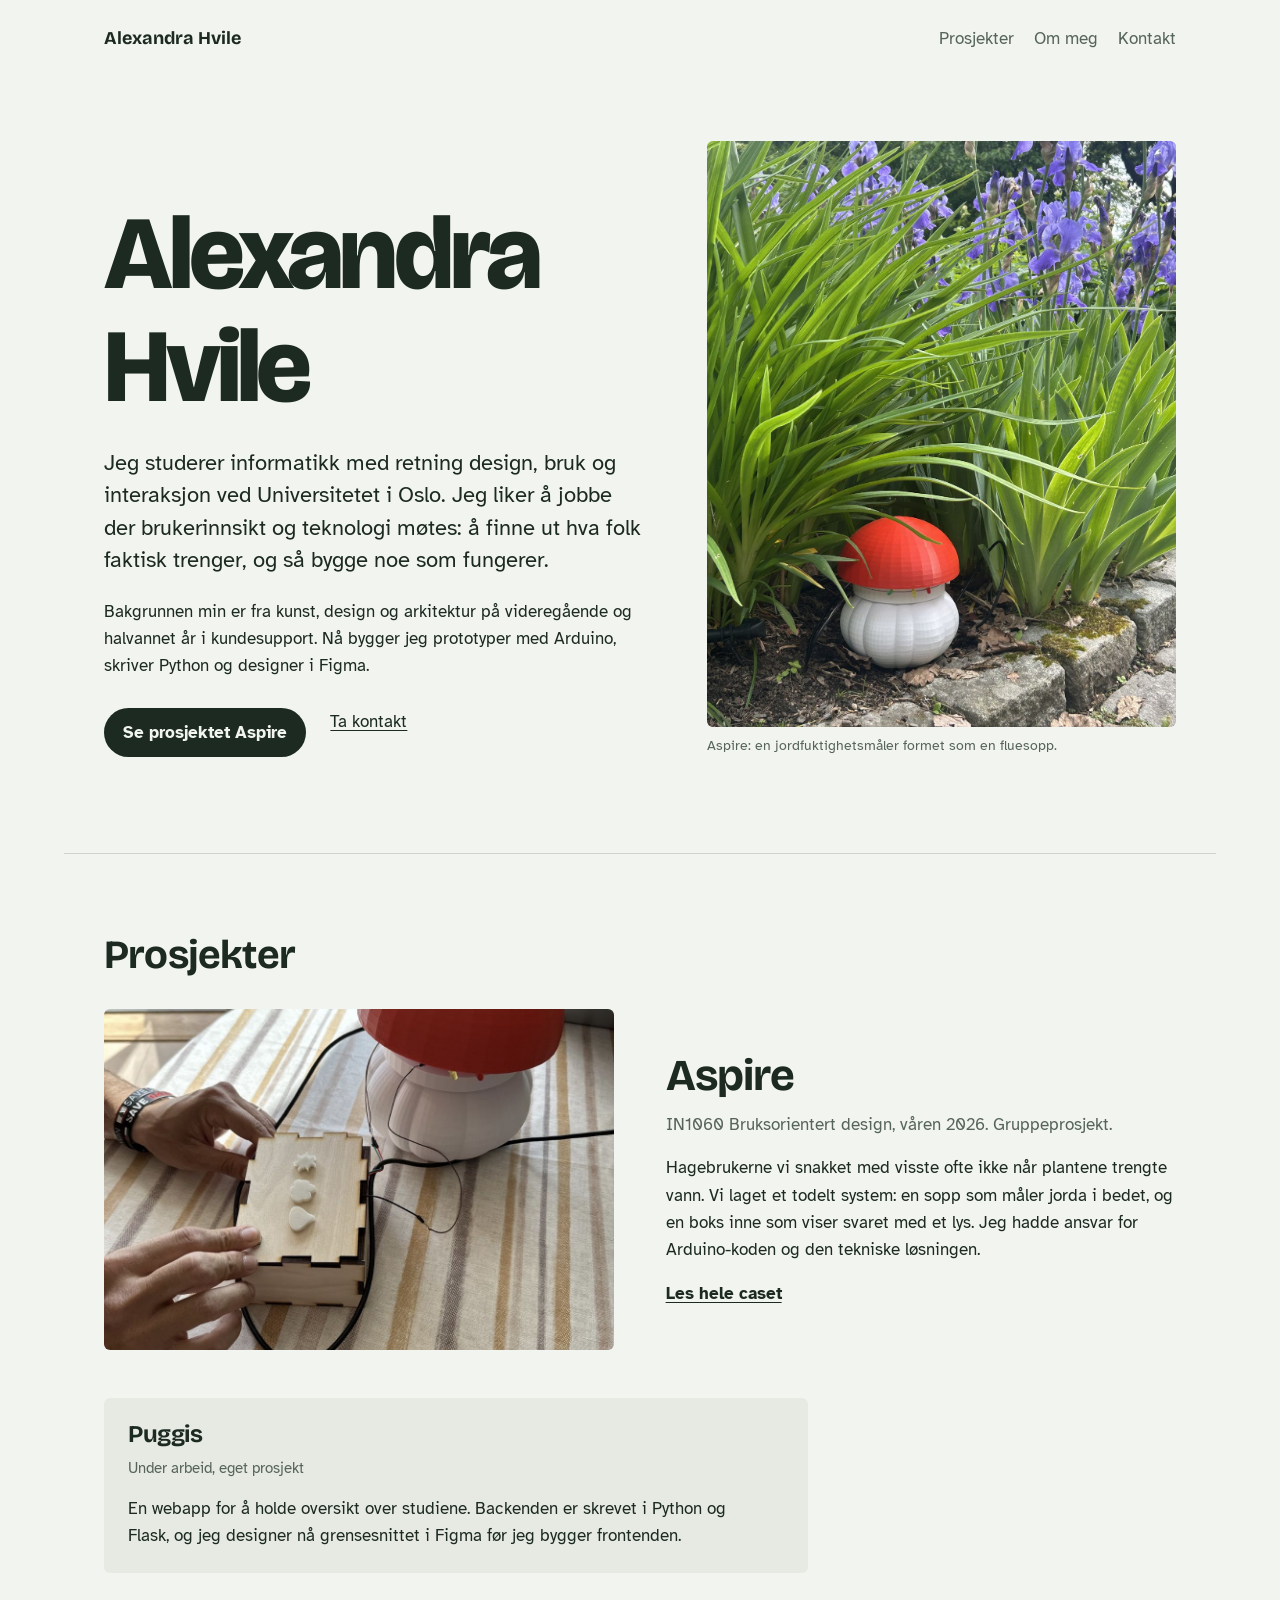
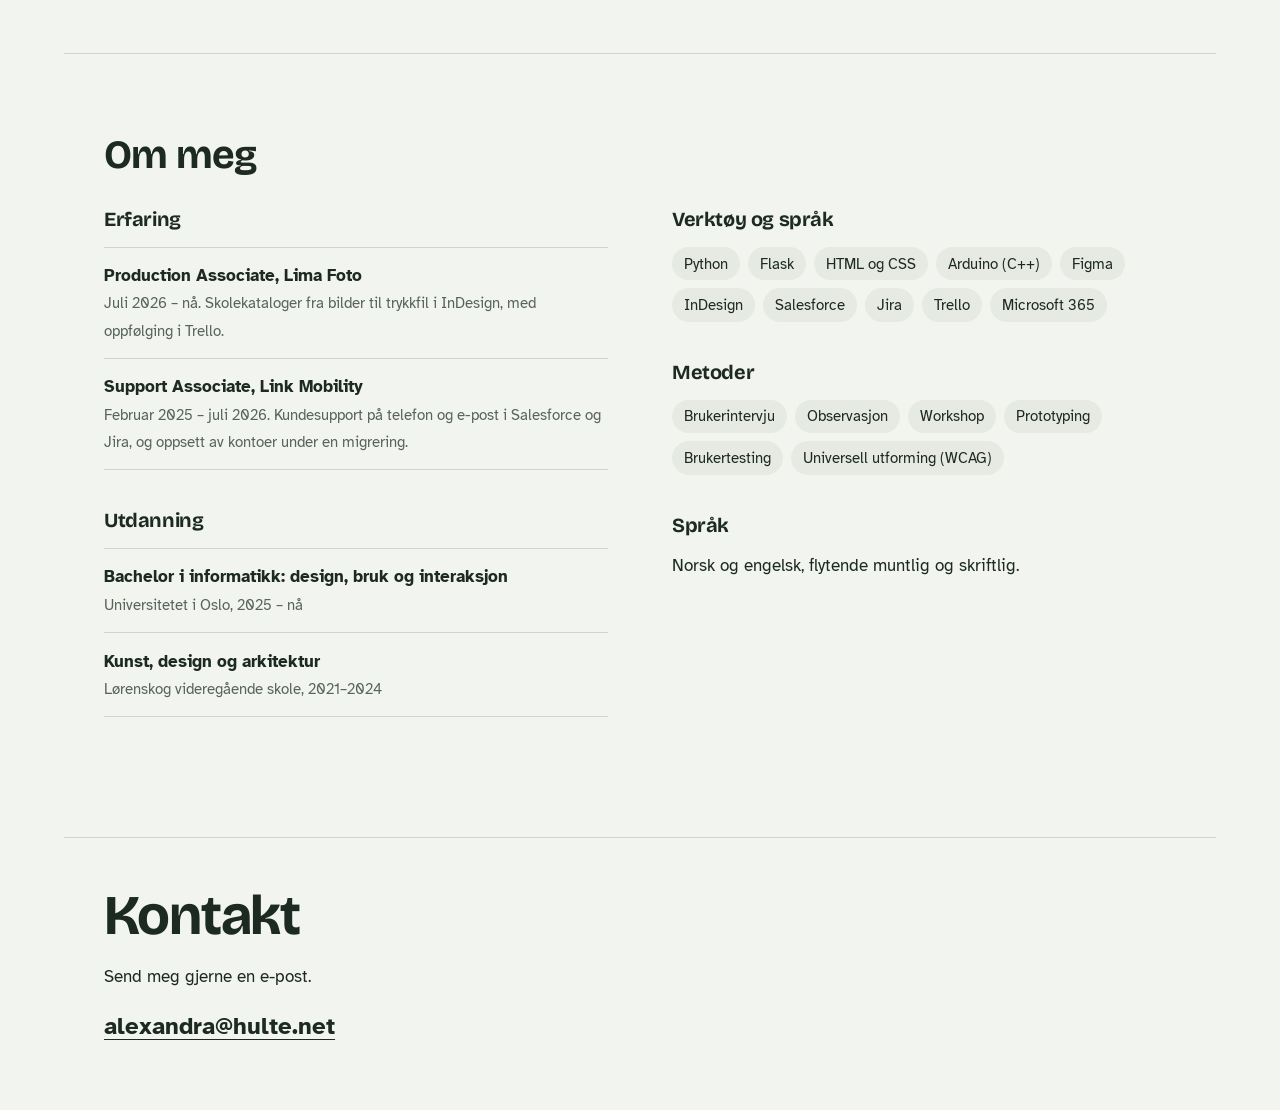
==== index.html @ e9630748 "Add files via upload" ====
<!doctype html>
<html lang="no">
<head>
  <meta charset="utf-8">
  <meta name="viewport" content="width=device-width, initial-scale=1">
  <title>Alexandra Hvile – portefølje</title>
  <meta name="description" content="Portefølje for Alexandra Hvile, informatikkstudent ved UiO innen design, bruk og interaksjon.">
  <link rel="preconnect" href="https://fonts.googleapis.com">
  <link rel="preconnect" href="https://fonts.gstatic.com" crossorigin>
  <link href="https://fonts.googleapis.com/css2?family=Atkinson+Hyperlegible:ital,wght@0,400;0,700;1,400&family=Bricolage+Grotesque:opsz,wght@12..96,700;12..96,800&display=swap" rel="stylesheet">
  <link rel="stylesheet" href="stil.css">
</head>
<body>
  <a class="hopp" href="#hoved">Hopp til innholdet</a>

  <header class="topp innhold">
    <a class="navn" href="./">Alexandra Hvile</a>
    <nav aria-label="Hovedmeny">
      <a href="#prosjekter">Prosjekter</a>
      <a href="#om">Om meg</a>
      <a href="#kontakt">Kontakt</a>
    </nav>
  </header>

  <main id="hoved">
    <section class="intro innhold">
      <div>
        <h1>Alexandra Hvile</h1>
        <p class="ingress">Jeg studerer informatikk med retning design, bruk og interaksjon ved Universitetet i Oslo. Jeg liker å jobbe der brukerinnsikt og teknologi møtes: å finne ut hva folk faktisk trenger, og så bygge noe som fungerer.</p>
        <p>Bakgrunnen min er fra kunst, design og arkitektur på videregående og halvannet år i kundesupport. Nå bygger jeg prototyper med Arduino, skriver Python og designer i Figma.</p>
        <div class="lenker">
          <a class="knapp" href="aspire/">Se prosjektet Aspire</a>
          <a href="#kontakt">Ta kontakt</a>
        </div>
      </div>
      <figure>
        <img src="bilder/sopp-i-bedet.jpg" alt="En rød og hvit sopp-formet sensor står i et blomsterbed mellom grønne blader og lilla blomster." width="1200" height="1600">
        <figcaption>Aspire: en jordfuktighetsmåler formet som en fluesopp.</figcaption>
      </figure>
    </section>

    <section class="seksjon innhold" id="prosjekter" aria-labelledby="prosjekter-tittel">
      <h2 id="prosjekter-tittel">Prosjekter</h2>

      <a class="prosjekt" href="aspire/">
        <img src="bilder/i-bruk.jpg" alt="En hånd trykker på knappen på en treboks med symbolene sol, sky og dråpe, med den røde soppen i bakgrunnen." width="1064" height="1418" loading="lazy">
        <div>
          <h3>Aspire</h3>
          <p class="meta">IN1060 Bruksorientert design, våren 2026. Gruppeprosjekt.</p>
          <p>Hagebrukerne vi snakket med visste ofte ikke når plantene trengte vann. Vi laget et todelt system: en sopp som måler jorda i bedet, og en boks inne som viser svaret med et lys. Jeg hadde ansvar for Arduino-koden og den tekniske løsningen.</p>
          <span class="les">Les hele caset</span>
        </div>
      </a>

      <div class="prosjekt-liten">
        <h3>Puggis</h3>
        <p class="status">Under arbeid, eget prosjekt</p>
        <p>En webapp for å holde oversikt over studiene. Backenden er skrevet i Python og Flask, og jeg designer nå grensesnittet i Figma før jeg bygger frontenden.</p>
      </div>
    </section>

    <section class="seksjon innhold" id="om" aria-labelledby="om-tittel">
      <h2 id="om-tittel">Om meg</h2>
      <div class="om">
        <div>
          <h3>Erfaring</h3>
          <ul class="liste">
            <li><strong>Production Associate, Lima Foto</strong><span>Juli 2026 – nå. Skolekataloger fra bilder til trykkfil i InDesign, med oppfølging i Trello.</span></li>
            <li><strong>Support Associate, Link Mobility</strong><span>Februar 2025 – juli 2026. Kundesupport på telefon og e-post i Salesforce og Jira, og oppsett av kontoer under en migrering.</span></li>
          </ul>
          <h3>Utdanning</h3>
          <ul class="liste">
            <li><strong>Bachelor i informatikk: design, bruk og interaksjon</strong><span>Universitetet i Oslo, 2025 – nå</span></li>
            <li><strong>Kunst, design og arkitektur</strong><span>Lørenskog videregående skole, 2021–2024</span></li>
          </ul>
        </div>
        <div>
          <h3>Verktøy og språk</h3>
          <ul class="verktoy">
            <li>Python</li><li>Flask</li><li>HTML og CSS</li><li>Arduino (C++)</li><li>Figma</li><li>InDesign</li><li>Salesforce</li><li>Jira</li><li>Trello</li><li>Microsoft 365</li>
          </ul>
          <h3>Metoder</h3>
          <ul class="verktoy">
            <li>Brukerintervju</li><li>Observasjon</li><li>Workshop</li><li>Prototyping</li><li>Brukertesting</li><li>Universell utforming (WCAG)</li>
          </ul>
          <h3>Språk</h3>
          <p>Norsk og engelsk, flytende muntlig og skriftlig.</p>
        </div>
      </div>
    </section>
  </main>

  <footer class="bunn innhold" id="kontakt">
    <h2>Kontakt</h2>
    <p>Send meg gjerne en e-post.</p>
    <p><a class="epost" href="mailto:alexandra@hulte.net">alexandra@hulte.net</a></p>
  </footer>
</body>
</html>
---- stil.css ----
/* Alexandra Hvile – portefølje
   Farger: lys mose-hvit, mørk mose og fluesopp-rød.
   Skrift: Bricolage Grotesque (titler) og Atkinson Hyperlegible (brødtekst). */

:root {
  --bakgrunn: #f2f4ef;
  --flate: #e6eae2;
  --tekst: #1c2a21;
  --dempet: #56645a;
  --linje: #cdd5ca;
  --rod: #c8231b;
  --gul: #e2a90f;
  --gronn: #2f8a4a;
  --av: #b9c2b6;

  --tittel: "Bricolage Grotesque", system-ui, sans-serif;
  --brod: "Atkinson Hyperlegible", system-ui, sans-serif;

  --maks: 72rem;
  --tekstbredde: 38rem;
  --kant: clamp(1rem, 4vw, 2.5rem);
}

@media (prefers-color-scheme: dark) {
  :root {
    --bakgrunn: #131a15;
    --flate: #1c251f;
    --tekst: #e3e9e2;
    --dempet: #9eab9f;
    --linje: #2e3a31;
    --rod: #f0574c;
    --gul: #f2c037;
    --gronn: #5cc27a;
    --av: #36423a;
  }
}

*,
*::before,
*::after { box-sizing: border-box; }

html { -webkit-text-size-adjust: 100%; }

body {
  margin: 0;
  background: var(--bakgrunn);
  color: var(--tekst);
  font-family: var(--brod);
  font-size: 1.0625rem;
  line-height: 1.6;
}

img { display: block; max-width: 100%; height: auto; }

a { color: inherit; text-decoration-thickness: 1px; text-underline-offset: 0.2em; }
a:hover { color: var(--rod); }

:focus-visible { outline: 3px solid var(--rod); outline-offset: 3px; border-radius: 2px; }

h1, h2, h3 {
  font-family: var(--tittel);
  font-weight: 700;
  line-height: 1.08;
  letter-spacing: -0.02em;
  margin: 0;
  text-wrap: balance;
}

p { margin: 0 0 1em; max-width: var(--tekstbredde); }

.innhold {
  max-width: var(--maks);
  margin: 0 auto;
  padding: 0 var(--kant);
}

.hopp {
  position: absolute; left: -999px; top: 0;
  background: var(--tekst); color: var(--bakgrunn); padding: 0.5rem 1rem;
}
.hopp:focus { left: 1rem; top: 1rem; z-index: 10; }

/* ---------- Toppfelt ---------- */

.topp {
  display: flex;
  justify-content: space-between;
  align-items: baseline;
  gap: 1rem;
  padding-top: 1.5rem;
  padding-bottom: 1.5rem;
}
.topp .navn { font-family: var(--tittel); font-weight: 700; text-decoration: none; font-size: 1.125rem; }
.topp nav { display: flex; gap: 1.25rem; flex-wrap: wrap; }
.topp nav a { text-decoration: none; color: var(--dempet); }
.topp nav a:hover { color: var(--rod); }

/* ---------- Forside: introduksjon ---------- */

.intro {
  display: grid;
  grid-template-columns: minmax(0, 1.15fr) minmax(0, 1fr);
  gap: clamp(2rem, 5vw, 4.5rem);
  align-items: end;
  padding-top: clamp(1.5rem, 5vw, 4rem);
  padding-bottom: clamp(3rem, 8vw, 6rem);
}
.intro h1 {
  font-size: clamp(3rem, 9vw, 6.5rem);
  font-weight: 800;
  letter-spacing: -0.04em;
  margin-bottom: 1.5rem;
}
.intro .ingress { font-size: clamp(1.15rem, 2vw, 1.35rem); line-height: 1.5; }
.intro figure { margin: 0; }
.intro figure img { width: 100%; aspect-ratio: 4 / 5; object-fit: cover; border-radius: 0.375rem; }
.intro figcaption, .bilde figcaption { color: var(--dempet); font-size: 0.875rem; margin-top: 0.5rem; }

.lenker { display: flex; flex-wrap: wrap; gap: 0.75rem 1.5rem; margin-top: 1.75rem; }
.knapp {
  display: inline-block;
  background: var(--tekst);
  color: var(--bakgrunn);
  padding: 0.7rem 1.2rem;
  border-radius: 999px;
  text-decoration: none;
  font-weight: 700;
}
.knapp:hover { background: var(--rod); color: #fff; }

/* ---------- Seksjoner ---------- */

.seksjon { padding-top: clamp(3rem, 7vw, 5rem); padding-bottom: clamp(3rem, 7vw, 5rem); border-top: 1px solid var(--linje); }
.seksjon > h2 { font-size: clamp(1.75rem, 4vw, 2.5rem); margin-bottom: 2rem; }

/* Prosjekter */
.prosjekt {
  display: grid;
  grid-template-columns: minmax(0, 1fr) minmax(0, 1fr);
  gap: clamp(1.5rem, 4vw, 3.5rem);
  align-items: center;
  text-decoration: none;
}
.prosjekt img { width: 100%; aspect-ratio: 3 / 2; object-fit: cover; border-radius: 0.375rem; transition: transform 0.4s ease; }
.prosjekt:hover img { transform: scale(1.015); }
.prosjekt:hover h3 { color: var(--rod); }
.prosjekt h3 { font-size: clamp(1.75rem, 4vw, 2.75rem); margin-bottom: 0.75rem; }
.prosjekt .meta { color: var(--dempet); margin-bottom: 1rem; }
.prosjekt .les { font-weight: 700; text-decoration: underline; text-underline-offset: 0.2em; }

.prosjekt-liten {
  margin-top: 3rem;
  padding: 1.5rem;
  background: var(--flate);
  border-radius: 0.375rem;
  max-width: 44rem;
}
.prosjekt-liten h3 { font-size: 1.5rem; margin-bottom: 0.5rem; }
.prosjekt-liten p:last-child { margin-bottom: 0; }
.status { color: var(--dempet); font-size: 0.9375rem; }

/* Om meg */
.om {
  display: grid;
  grid-template-columns: minmax(0, 1fr) minmax(0, 1fr);
  gap: clamp(2rem, 5vw, 4rem);
}
.om h3 { font-size: 1.25rem; margin-bottom: 1rem; }
.liste { list-style: none; padding: 0; margin: 0 0 2.5rem; }
.liste li { padding: 0.9rem 0; border-top: 1px solid var(--linje); }
.liste li:last-child { border-bottom: 1px solid var(--linje); }
.liste strong { display: block; }
.liste span { color: var(--dempet); font-size: 0.9375rem; }
.verktoy { display: flex; flex-wrap: wrap; gap: 0.5rem; list-style: none; padding: 0; margin: 0 0 2.5rem; }
.verktoy li { background: var(--flate); padding: 0.3rem 0.75rem; border-radius: 999px; font-size: 0.9375rem; }

/* Bunn */
.bunn { padding-top: 3rem; padding-bottom: 3rem; border-top: 1px solid var(--linje); }
.bunn h2 { font-size: clamp(2rem, 6vw, 3.5rem); margin-bottom: 1rem; }
.bunn .epost { font-size: clamp(1.15rem, 3vw, 1.5rem); font-weight: 700; }

/* ---------- Prosjektside ---------- */

.case-topp { padding-top: clamp(1.5rem, 5vw, 3.5rem); padding-bottom: 2rem; }
.case-topp .tilbake { color: var(--dempet); text-decoration: none; display: inline-block; margin-bottom: 1.5rem; }
.case-topp h1 { font-size: clamp(3.5rem, 11vw, 8rem); font-weight: 800; letter-spacing: -0.045em; margin-bottom: 1.25rem; }
.case-topp .ingress { font-size: clamp(1.15rem, 2.2vw, 1.4rem); line-height: 1.5; max-width: 42rem; }

.fakta {
  display: grid;
  grid-template-columns: repeat(4, minmax(0, 1fr));
  gap: 1.5rem;
  margin: 2.5rem 0 0;
  padding: 1.25rem 0;
  border-top: 1px solid var(--linje);
  border-bottom: 1px solid var(--linje);
}
.fakta dt { color: var(--dempet); font-size: 0.875rem; }
.fakta dd { margin: 0.2rem 0 0; }

.storbilde img { width: 100%; max-height: 80vh; object-fit: cover; border-radius: 0.375rem; }

.kapittel {
  display: grid;
  grid-template-columns: minmax(0, 15rem) minmax(0, 1fr);
  gap: clamp(1.5rem, 5vw, 4rem);
  padding-top: clamp(3rem, 7vw, 5rem);
}
.kapittel > h2 { font-size: clamp(1.5rem, 3vw, 2rem); position: sticky; top: 1.5rem; align-self: start; }
.kapittel h3 { font-size: 1.25rem; margin: 2rem 0 0.5rem; }
.kapittel ul { padding-left: 1.2rem; max-width: var(--tekstbredde); }
.kapittel li { margin-bottom: 0.4rem; }

blockquote {
  margin: 1.5rem 0;
  padding: 0 0 0 1.25rem;
  border-left: 4px solid var(--rod);
  font-family: var(--tittel);
  font-size: clamp(1.25rem, 2.5vw, 1.6rem);
  line-height: 1.3;
  max-width: var(--tekstbredde);
}

.bilder { display: grid; grid-template-columns: repeat(2, minmax(0, 1fr)); gap: 1rem; margin: 2rem 0; }
.bilder.tre { grid-template-columns: repeat(3, minmax(0, 1fr)); }
.bilde { margin: 0; }
.bilde img { width: 100%; aspect-ratio: 4 / 5; object-fit: cover; border-radius: 0.375rem; background: var(--flate); }
.bilde.bred { grid-column: 1 / -1; }
.bilde.bred img { aspect-ratio: auto; }
.bilde.hel img { object-fit: contain; background: #fff; }

/* Iterasjoner er en rekkefølge, derfor nummerert */
.steg { list-style: none; counter-reset: steg; padding: 0 !important; margin: 0; }
.steg > li { counter-increment: steg; position: relative; padding: 0 0 2rem 3.25rem; }
.steg > li::before {
  content: counter(steg);
  position: absolute; left: 0; top: 0;
  width: 2.1rem; height: 2.1rem; border-radius: 50%;
  display: grid; place-items: center;
  border: 2px solid var(--tekst);
  font-family: var(--tittel); font-weight: 700;
}
.steg > li::after { content: ""; position: absolute; left: calc(1.05rem - 1px); top: 2.4rem; bottom: 0.4rem; width: 2px; background: var(--linje); }
.steg > li:last-child::after { display: none; }
.steg h3 { margin-top: 0.2rem; }

/* ---------- Måler-demoen ---------- */

.maler {
  margin: 2rem 0;
  padding: clamp(1.25rem, 4vw, 2rem);
  background: var(--flate);
  border-radius: 0.75rem;
  max-width: 40rem;
}
.maler h3 { margin-top: 0; }
.maler p { font-size: 0.9375rem; }
.maler label { display: block; font-weight: 700; margin: 1.25rem 0 0.5rem; }
.maler input[type="range"] { width: 100%; accent-color: var(--tekst); }
.skala { display: flex; justify-content: space-between; color: var(--dempet); font-size: 0.8125rem; }

.lys { display: flex; gap: 1rem; align-items: center; margin-top: 1.5rem; flex-wrap: wrap; }
.lampe {
  width: 2.75rem; height: 2.75rem; border-radius: 50%;
  background: var(--av);
  transition: background-color 0.25s ease, box-shadow 0.25s ease;
}
.lampe.pa.rod { background: var(--rod); box-shadow: 0 0 1.25rem var(--rod); }
.lampe.pa.gul { background: var(--gul); box-shadow: 0 0 1.25rem var(--gul); }
.lampe.pa.gronn { background: var(--gronn); box-shadow: 0 0 1.25rem var(--gronn); }
.lesning { margin-left: 0.5rem; }
.lesning strong { display: block; font-family: var(--tittel); font-size: 1.35rem; }
.lesning span { color: var(--dempet); font-size: 0.875rem; font-variant-numeric: tabular-nums; }

pre {
  background: var(--tekst);
  color: var(--bakgrunn);
  padding: 1.1rem 1.25rem;
  border-radius: 0.5rem;
  overflow-x: auto;
  font-size: 0.875rem;
  line-height: 1.5;
  max-width: 40rem;
}
code { font-family: ui-monospace, "SF Mono", Menlo, Consolas, monospace; }

.neste { margin-top: clamp(3rem, 7vw, 5rem); }

/* ---------- Mobil ---------- */

@media (max-width: 760px) {
  .intro, .prosjekt, .om, .kapittel { grid-template-columns: minmax(0, 1fr); }
  .intro figure { order: -1; }
  .intro figure img { aspect-ratio: 4 / 3; }
  .kapittel > h2 { position: static; }
  .fakta { grid-template-columns: repeat(2, minmax(0, 1fr)); }
  .bilder.tre { grid-template-columns: repeat(2, minmax(0, 1fr)); }
  .topp { flex-direction: column; gap: 0.5rem; }
}

@media (prefers-reduced-motion: reduce) {
  * { transition: none !important; }
}
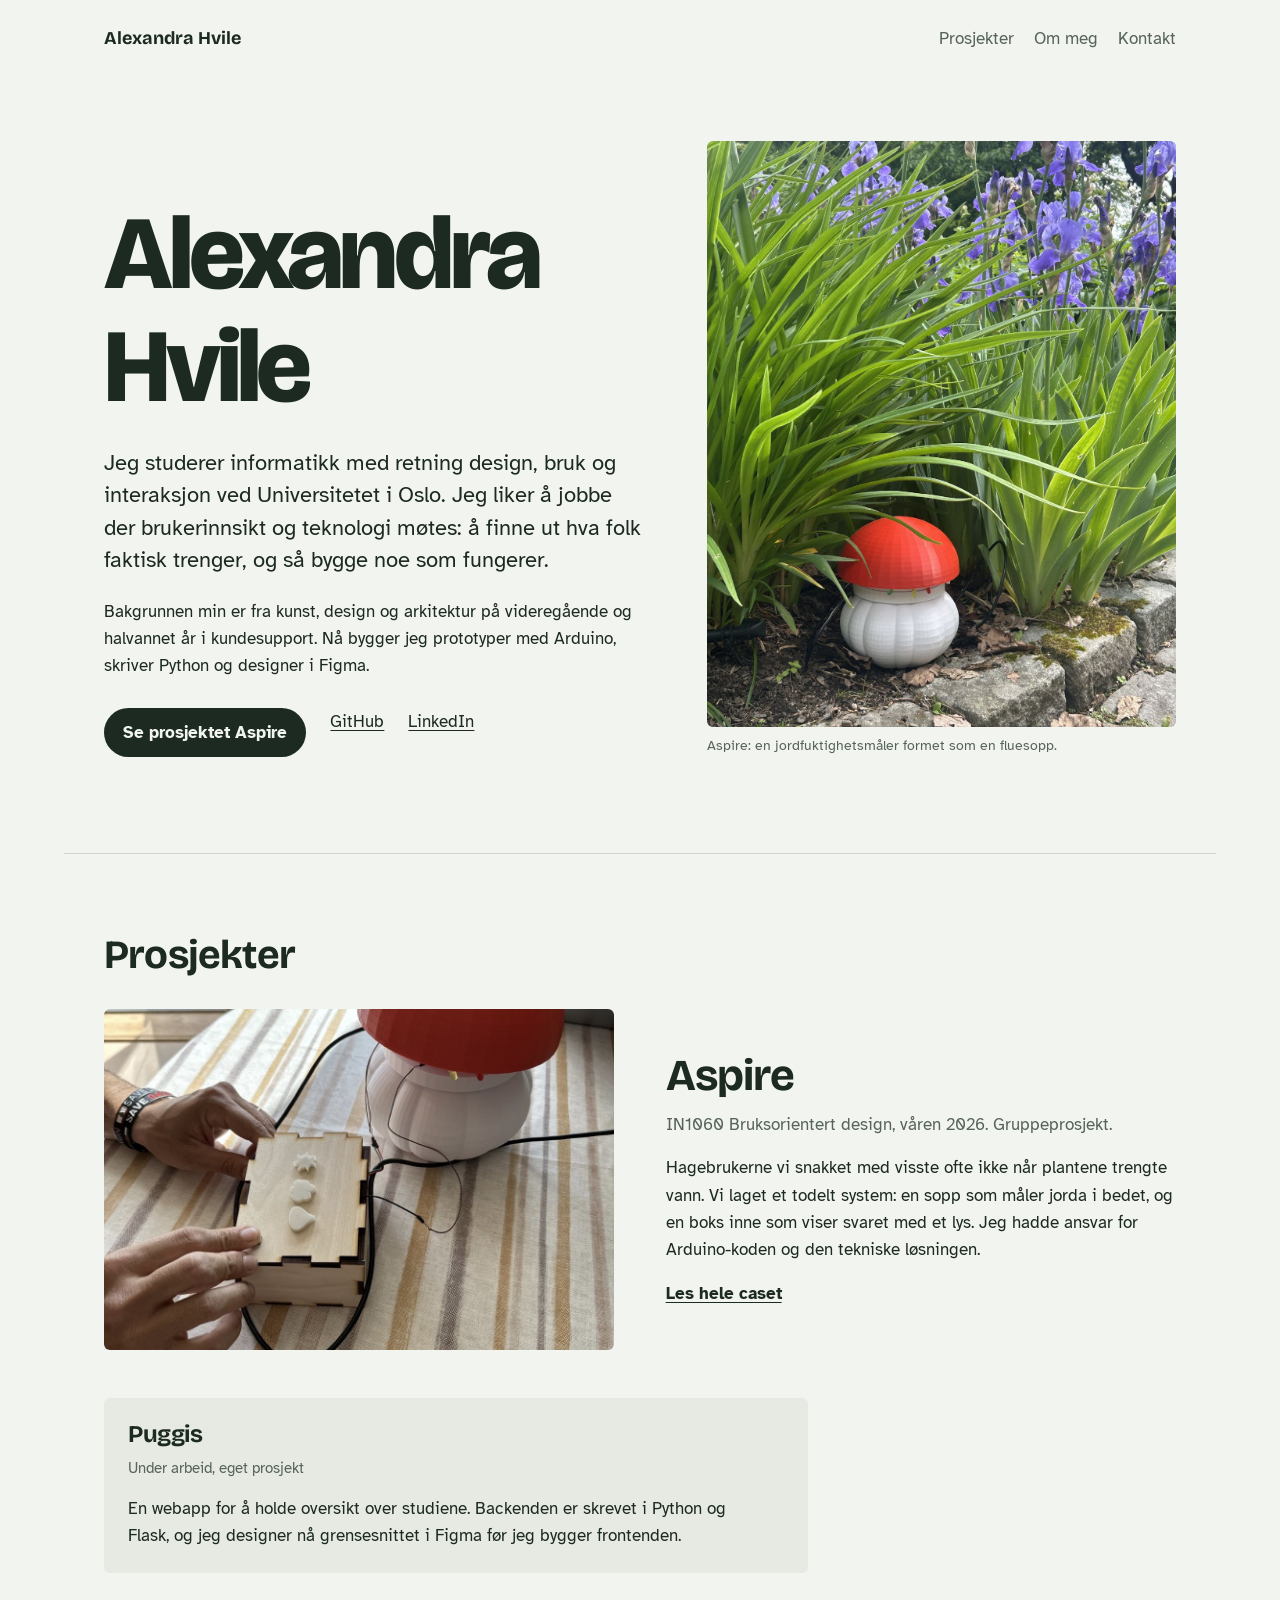
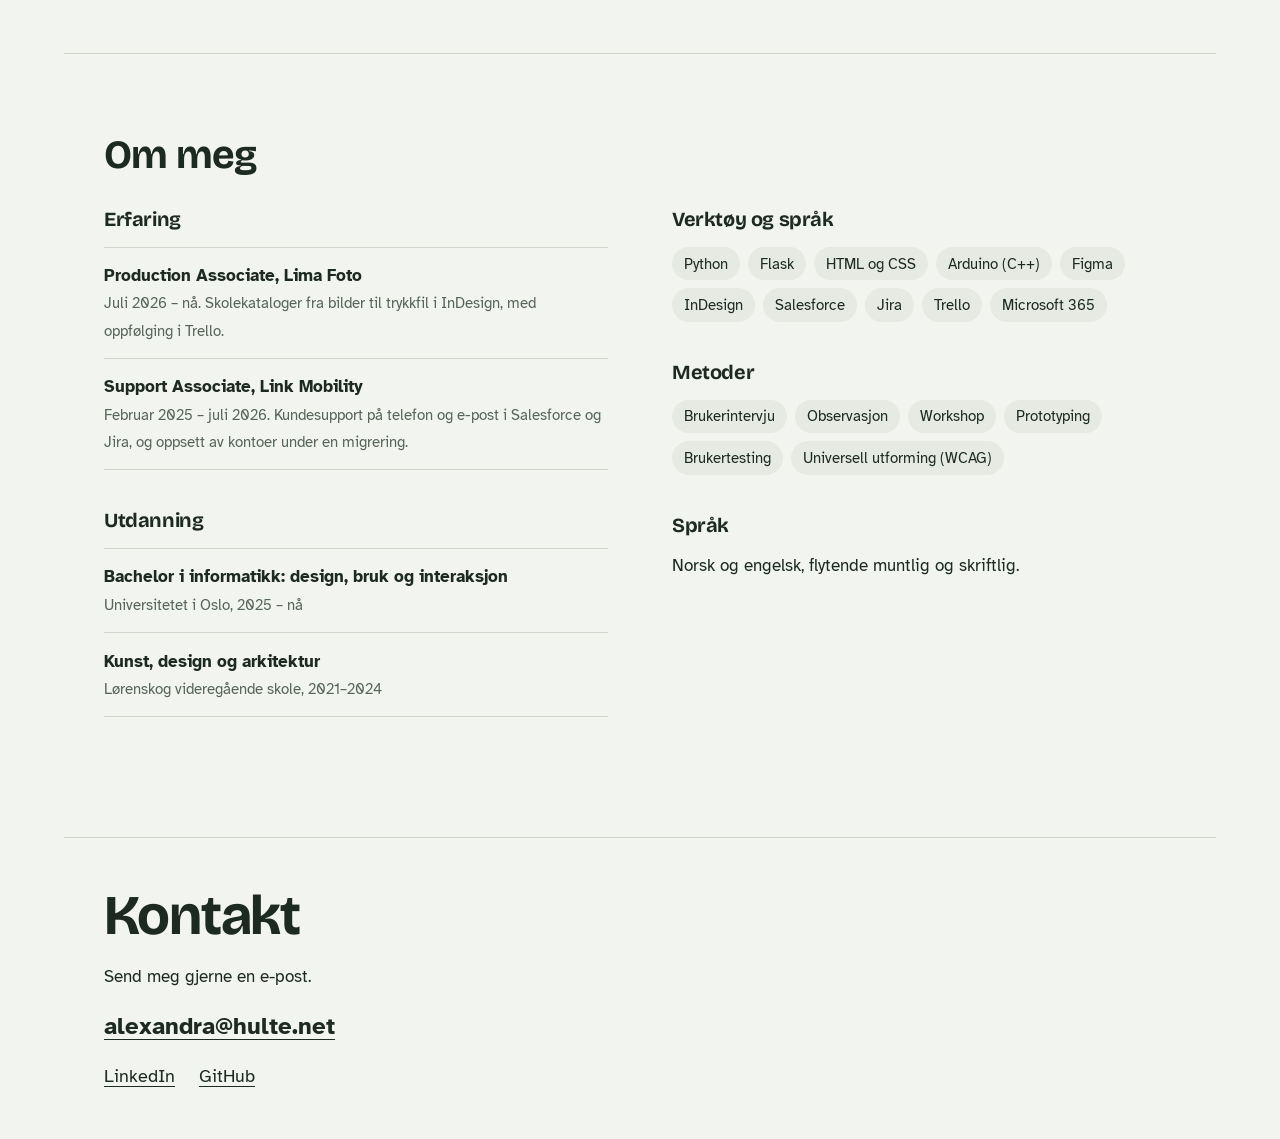
==== commit 6b5aa26b: "Add files via upload" ====
--- a/index.html
+++ b/index.html
@@ -30,7 +30,8 @@
         <p>Bakgrunnen min er fra kunst, design og arkitektur på videregående og halvannet år i kundesupport. Nå bygger jeg prototyper med Arduino, skriver Python og designer i Figma.</p>
         <div class="lenker">
           <a class="knapp" href="aspire/">Se prosjektet Aspire</a>
-          <a href="#kontakt">Ta kontakt</a>
+          <a href="https://github.com/Salapanter">GitHub</a>
+          <a href="https://www.linkedin.com/in/alexandra-hvile-142618310">LinkedIn</a>
         </div>
       </div>
       <figure>
@@ -94,6 +95,10 @@
     <h2>Kontakt</h2>
     <p>Send meg gjerne en e-post.</p>
     <p><a class="epost" href="mailto:alexandra@hulte.net">alexandra@hulte.net</a></p>
+    <ul class="kontaktlenker">
+      <li><a href="https://www.linkedin.com/in/alexandra-hvile-142618310">LinkedIn</a></li>
+      <li><a href="https://github.com/Salapanter">GitHub</a></li>
+    </ul>
   </footer>
 </body>
 </html>
--- a/stil.css
+++ b/stil.css
@@ -178,6 +178,7 @@
 .bunn { padding-top: 3rem; padding-bottom: 3rem; border-top: 1px solid var(--linje); }
 .bunn h2 { font-size: clamp(2rem, 6vw, 3.5rem); margin-bottom: 1rem; }
 .bunn .epost { font-size: clamp(1.15rem, 3vw, 1.5rem); font-weight: 700; }
+.kontaktlenker { display: flex; gap: 1.5rem; list-style: none; padding: 0; margin: 0.5rem 0 0; font-size: 1.125rem; }
 
 /* ---------- Prosjektside ---------- */
 
